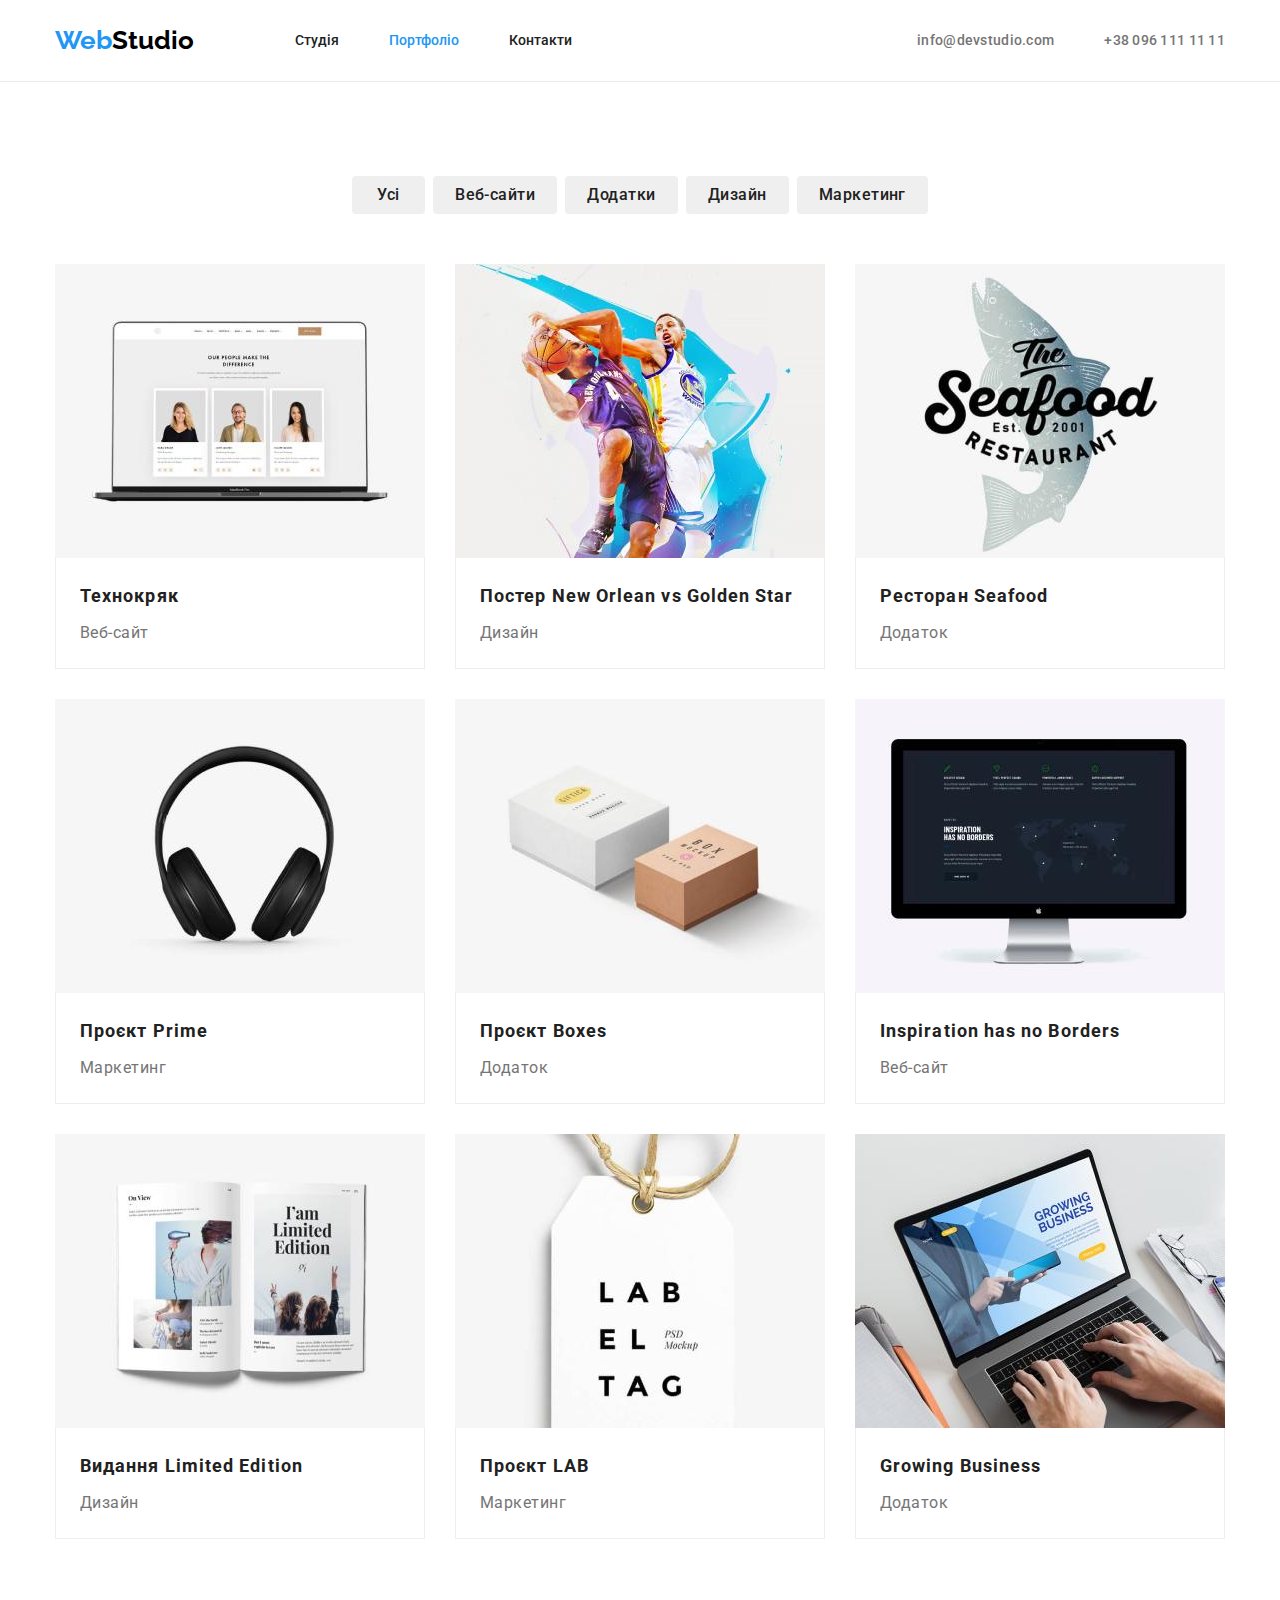
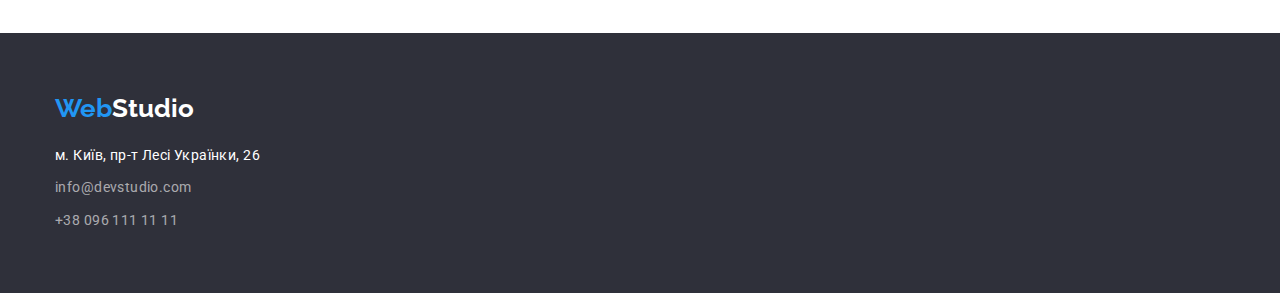
==== portfolio.html @ 97891dbd "Initial commit" ====
<!DOCTYPE html>
<html lang="uk">
  <head>
    <meta charset="UTF-8" />
    <meta http-equiv="X-UA-Compatible" content="IE=edge" />
    <meta name="viewport" content="width=device-width, initial-scale=1.0" />
    <title>Портфоліо</title>
    <link
      href="https://fonts.googleapis.com/css2?family=Raleway:wght@700&family=Roboto:wght@400;500;700;900&display=swap"
      rel="stylesheet"
    />
    <link
      rel="stylesheet"
      href="https://cdnjs.cloudflare.com/ajax/libs/modern-normalize/1.1.0/modern-normalize.min.css"
    />
    <link href="./css/styles.css" rel="stylesheet" />
  </head>
  <body>
    <header class="header">
      <div class="container header-flex">
        <a href="./index.html" class="logo link" lang="en" title="Cтудія">
          <span class="logo-web">Web</span><span>Studio</span>
        </a>
        <nav>
          <ul class="sitenav list">
            <li class="item"><a href="./index.html" class="link">Студія</a></li>
            <li class="item">
              <a href="./portfolio.html" class="current link">Портфоліо</a>
            </li>
            <li class="item"><a href="#cont" class="link">Контакти</a></li>
          </ul>
        </nav>

        <ul class="contacts list">
          <li class="item">
            <a href="mailto:info@devstudio.com" class="link"
              >info@devstudio.com</a
            >
          </li>
          <li class="item">
            <a href="tel:+380961111111" class="link">+38 096 111 11 11</a>
          </li>
        </ul>
      </div>
    </header>
    <main>
      <section class="section filters">
        <div class="container">
        <h1 hidden>Портфоліо</h1>
          <ul class="filter list">
            <li class="item">
              <button class="portfolio-button btn" type="button">Усі</button>
            </li>
            <li class="item">
              <button class="portfolio-button btn" type="button">
                Веб-сайти
              </button>
            </li>
            <li class="item">
              <button class="portfolio-button btn" type="button">
                Додатки
              </button>
            </li>
            <li class="item">
              <button class="portfolio-button btn" type="button">Дизайн</button>
            </li>
            <li class="item">
              <button class="portfolio-button btn" type="button">
                Маркетинг
              </button>
            </li>
          </ul>
          <ul class="portfolio list">
            <li class="item">
              <a href="#" class="link">
                <img
                  src="./images/1-technokriak.jpg"
                  width="370"
                  alt="На екрані ноутбука профайли працівників"
                />
                <div class="portfolio-card">
                  <h2 class="portfolio-post poststyle">Технокряк</h2>
                  <p class="portfolio-text textstyle">Веб-сайт</p>
                </div>
              </a>
            </li>

            <li class="item">
              <a href="#" class="link">
                <img
                  src="./images/2-poster.jpg"
                  width="370"
                  alt="Два баскетболісти з м'ячем"
                />
                <div class="portfolio-card">
                  <h2 class="portfolio-post poststyle">
                    Постер New Orlean vs Golden Star
                  </h2>
                  <p class="portfolio-text textstyle">Дизайн</p>
                </div>
              </a>
            </li>

            <li class="item">
              <a href="#" class="link">
                <img
                  src="./images/3-seafood.jpg"
                  width="370"
                  alt="Логотип ресторану морепродуктів"
                />
                <div class="portfolio-card">
                  <h2 class="portfolio-post poststyle">Ресторан Seafood</h2>
                  <p class="portfolio-text textstyle">Додаток</p>
                </div>
              </a>
            </li>

            <li class="item">
              <a href="#" class="link">
                <img
                  src="./images/4-prime.jpg"
                  width="370"
                  alt="комп'ютрні навушники"
                />
                <div class="portfolio-card">
                  <h2 class="portfolio-post poststyle">Проєкт Prime</h2>
                  <p class="portfolio-text textstyle">Маркетинг</p>
                </div>
              </a>
            </li>

            <li class="item">
              <a href="#" class="link">
                <img
                  src="./images/5-boxes.jpg"
                  width="370"
                  alt="дві картонні коробочки"
                />
                <div class="portfolio-card">
                  <h2 class="portfolio-post poststyle">Проєкт Boxes</h2>
                  <p class="portfolio-text textstyle">Додаток</p>
                </div>
              </a>
            </li>

            <li class="item">
              <a href="#" class="link">
                <img
                  src="./images/6-noborders.jpg"
                  width="370"
                  alt="екран комп'ютера з картою та інтерактивними елементами"
                />
                <div class="portfolio-card">
                  <h2 class="portfolio-post poststyle">
                    Inspiration has no Borders
                  </h2>
                  <p class="portfolio-text textstyle">Веб-сайт</p>
                </div>
              </a>
            </li>

            <li class="item">
              <a href="#" class="link">
                <img
                  src="./images/7-limited.jpg"
                  width="370"
                  alt="розгорнутий глянцевий журнал"
                />
                <div class="portfolio-card">
                  <h2 class="portfolio-post poststyle">
                    Видання Limited Edition
                  </h2>
                  <p class="portfolio-text textstyle">Дизайн</p>
                </div>
              </a>
            </li>

            <li class="item">
              <a href="#" class="link">
                <img
                  src="./images/8-taglab.jpg"
                  width="370"
                  alt="бірка з написом ЛАБ"
                />
                <div class="portfolio-card">
                  <h2 class="portfolio-post poststyle">Проєкт LAB</h2>
                  <p class="portfolio-text textstyle">Маркетинг</p>
                </div>
              </a>
            </li>

            <li class="item">
              <a href="#" class="link">
                <img
                  src="./images/9-grow.jpg"
                  width="370"
                  alt="людина друкую на клавіатурі ноутбуку"
                />
                <div class="portfolio-card">
                  <h2 class="portfolio-post poststyle">Growing Business</h2>
                  <p class="portfolio-text textstyle">Додаток</p>
                </div>
              </a>
            </li>
          </ul>
        </div>
      </section>
    </main>
    <footer class="footer">
      <div class="container footer-content">
        <a href="./index.html" class="logo link" title="Cтудія"
          ><span class="logo-web">Web</span
          ><span class="logo-studio">Studio</span></a
        >
        <address class="contact">
          <ul class="adress list">
            <li class="item">
              <a
                href="https://goo.gl/maps/tANwrw668av1KkJdA"
                target="_blank"
                rel="noopener noreferrer"
                class="link map"
                >м. Київ, пр-т Лесі Українки, 26</a
              >
            </li>
            <li class="item">
              <a href="mailto:info@devstudio.com" class="link"
                >info@devstudio.com</a
              >
            </li>
            <li class="item">
              <a href="tel:+380961111111" class="link">+38 096 111 11 11</a>
            </li>
          </ul>
        </address>
      </div>
    </footer>
  </body>
</html>
---- css/styles.css ----
/* колір логотипу #2196F3 #000000 */
/* основний колір тексту #212121 */
/* додатковий колір тексту #757575 */
/* колір почта та телефон #757575 */
/* колір тексту секції "Hero" #FFFFFF */
/* акцентуючий колір #2196F3 */
/* колір секції адреси color: rgba(255, 255, 255, 0.6); */

:root {
  --main-color: #2196f3;
  --main-text-color: #212121;
  --secondary-text-color: #757575;
  --button-text-color: #ffffff;
  --contacts-color: rgba(255, 255, 255, 0.6);
  --main-font-family: "Roboto", sans-serif;
  --item-grid-gap: 30px;
  --header-items-gap: 50px;
}

* {
  box-sizing: border-box;
}

h1,
h2,
h3,
p,
ul {
  padding: 0;
  margin: 0;
}

body {
  color: #212121;
  background-color: #ffffff;
  font-family: var(--main-font-family);
}

img {
  display: block;
  max-width: 100%;
}

.section {
  padding-top: 94px;
  padding-bottom: 94px;
}

.container {
  display: flex;
  width: 1200px;
  margin-left: auto;
  margin-right: auto;
  padding-left: 15px;
  padding-right: 15px;
}

.item {
  display: block;
}

.btn {
  cursor: pointer;
}

.section-title {
  color: var(--main-text-color);
  font-size: 36px;
  line-height: 1.17;
  letter-spacing: 0.03em;
  margin-bottom: 50px;
  text-align: center;
}

.list {
  list-style: none;
}

.link {
  color: var(--main-text-color);
  text-decoration: none;
}

/* Шапка сайту */
.header {
  border-bottom: 1px solid #ececec;
}

/* Логотип */

.logo {
  color: #000000;
  font-family: "Raleway";
  font-weight: 700;
  font-size: 26px;
  line-height: 1.19;
  padding-top: 25px;
  padding-bottom: 25px;
  display: flex;
}

.logo-web {
  color: #2196f3;
}

/* Навігація сайту */
.sitenav {
  color: var(--main-text-color);
  font-weight: 500;
  font-size: 14px;
  display: flex;
  margin-right: 194px;
}

.sitenav .link:hover,
.sitenav .link:focus {
  color: var(--main-color);
}

.current {
  color: var(--main-color);
}

.sitenav .link {
  padding-top: 25px;
  padding-bottom: 25px;
}

.sitenav > .item:not(:last-child) {
  margin-right: 50px;
}

.header-flex {
  align-items: center;
  justify-content: space-between;
}

.contacts {
  display: flex;
}

.contacts > .item {
  margin-left: 50px;
}

/* Футер */
.footer {
  background-color: #2f303a;
  padding-top: 60px;
  padding-bottom: 60px;
}

.footer-content {
  display: flex;
  flex-direction: column;
}

.footer-content > .logo {
  margin-top: 0;
  margin-bottom: 20px;
  padding-top: 0px;
  padding-bottom: 0px;
}

.logo {
  color: #000000;
  font-family: "Raleway";
  font-weight: 700;
  font-size: 26px;
  line-height: 1.19;
  padding-top: 25px;
  padding-bottom: 25px;
  display: flex;
}

.adress {
  display: flex;
  flex-direction: column;
}

.adress > .item:not(:last-child) {
  margin-bottom: 9px;
}

/* Контакти */
.contacts .link {
  color: var(--secondary-text-color);
  font-weight: 500;
  font-size: 14px;
  line-height: 1.14;
  letter-spacing: 0.02em;
}
.contacts .link:hover,
.contacts .link:focus {
  color: var(--main-color);
}

/* Секція "Hero" */
.hero {
  background-color: #2f303a;
  text-align: center;
  padding-top: 200px;
  padding-bottom: 200px;
}

.hero .container {
  flex-direction: column;
  justify-content: center;
  align-items: center;
}

.hero-post {
  color: var(--button-text-color);
  font-weight: 900;
  font-size: 44px;
  line-height: 1.36;
  letter-spacing: 0.06em;
  text-transform: uppercase;
  margin-bottom: 30px;
}

.hero-button {
  color: var(--button-text-color);
  background-color: var(--main-color);
  font-family: inherit;
  font-weight: 700;
  font-size: 16px;
  line-height: 1.87;
  letter-spacing: 0.06em;
  padding: 0;
  margin: 0;

  min-width: 216px;
  height: 50px;
  border-radius: 4px;
  border: 0px;
  box-shadow: 0px 4px 4px rgba(0, 0, 0, 0.15);
}

.hero-button:hover,
.hero-button:focus {
  background-color: #188ce8;
}

/* Секція особливості */
.specialty-post {
  font-size: 14px;
  line-height: 1.14;
  letter-spacing: 0.03em;
  text-transform: uppercase;
  margin-bottom: 10px;
}
.specialty-text {
  color: var(--secondary-text-color);
  font-size: 14px;
  line-height: 1.71;
  letter-spacing: 0.03em;
}

.specialty-list {
  display: flex;
  margin-top: calc(-1 * var(--item-grid-gap));
  margin-left: calc(-1 * var(--item-grid-gap));
}

.specialty-list > .item {
  flex-basis: calc(100% / 4 - var(--item-grid-gap));
  margin-top: var(--item-grid-gap);
  margin-left: var(--item-grid-gap);
}

/* Секція послуги */

.services {
  padding-top: 0;
}

.services > .container {
  flex-direction: column;
}

.service-list {
  margin-top: calc(-1 * var(--item-grid-gap));
  margin-left: calc(-1 * var(--item-grid-gap));
  display: inline-flex;
}

.service-list > .item {
  /* width: max-content; */
  width: 370px;
  flex-basis: calc(100% / 3 - var(--item-grid-gap));
  margin-top: var(--item-grid-gap);
  margin-left: var(--item-grid-gap);
}

/* Секція наша команда */
.our-team {
  background-color: #f5f4fa;
}

.our-team > .container {
  flex-direction: column;
}

.team-post {
  color: var(--main-text-color);
  font-weight: 500;
  font-size: 16px;
  line-height: 1.19;
  letter-spacing: 0.03em;
  margin-bottom: 10px;
}

.team-text {
  color: var(--secondary-text-color);
  font-size: 16px;
  line-height: 1.19;
  letter-spacing: 0.03em;
}

.team-list {
  margin-top: calc(-1 * var(--item-grid-gap));
  margin-left: calc(-1 * var(--item-grid-gap));
  display: flex;
}

.team-card {
  background-color: #ffffff;
  padding-top: 30px;
  padding-bottom: 30px;
  border-bottom-left-radius: 4px;
  border-bottom-right-radius: 4px;
}

.team-list > .item {
  text-align: center;
  flex-basis: calc(100% / 3 - var(--item-grid-gap));
  margin-top: var(--item-grid-gap);
  margin-left: var(--item-grid-gap);
  box-shadow: 0px 1px 3px rgba(0, 0, 0, 0.12), 0px 1px 1px rgba(0, 0, 0, 0.14),
    0px 2px 1px rgba(0, 0, 0, 0.2);
}

/* Футер сторінки */
.contact {
  font-style: normal;
  text-decoration: none;
}
.logo-studio {
  color: #ffffff;
}
.adress .link {
  color: var(--contacts-color);
  font-weight: 400;
  font-size: 14px;
  line-height: 1.71;
  letter-spacing: 0.03em;
}

.adress .map {
  color: var(--button-text-color);
}

/* Сторінка портфоліо 
    Фільтри */
.filter {
  display: flex;
  align-items: center;
  justify-content: center;
  margin-bottom: 50px;
}

.filter .portfolio-button {
  color: var(--main-text-color);
  font-family: inherit;
  font-weight: 500;
  font-size: 16px;
  line-height: 1.62;
  letter-spacing: 0.03em;
  min-width: 73px;
  height: 38px;
  border-radius: 4px;
  border: 0px;
  padding: 6px 22px;
}

.filter > .item {
  display: block;
}

.filter > .item:not(:last-child) {
  margin-right: 8px;
}

.filter .portfolio-button:hover,
.filter .portfolio-button:focus {
  color: var(--button-text-color);
  background-color: var(--main-color);
}

/* Галерея портфоліо */
.filters > .container {
  flex-direction: column;
}

.portfolio {
  display: flex;
  flex-wrap: wrap;
  margin-top: calc(-1 * var(--item-grid-gap));
  margin-left: calc(-1 * var(--item-grid-gap));
}

.portfolio > .item {
  flex-basis: calc(100% / 3 - var(--item-grid-gap));
  margin-top: var(--item-grid-gap);
  margin-left: var(--item-grid-gap);
}

.portfolio-post {
  color: var(--main-text-color);
  font-size: 18px;
  line-height: 2;
  letter-spacing: 0.06em;
  margin-bottom: 4px;
}

.portfolio-text {
  color: var(--secondary-text-color);
  font-size: 16px;
  line-height: 1.87;
  letter-spacing: 0.03em;
}

.portfolio-card {
  background-color: #ffffff;
  border: 1px solid #eeeeee;
  border-top: 0px;
  padding-left: 24px;
  padding-right: 24px;
  padding-top: 20px;
  padding-bottom: 20px;
}
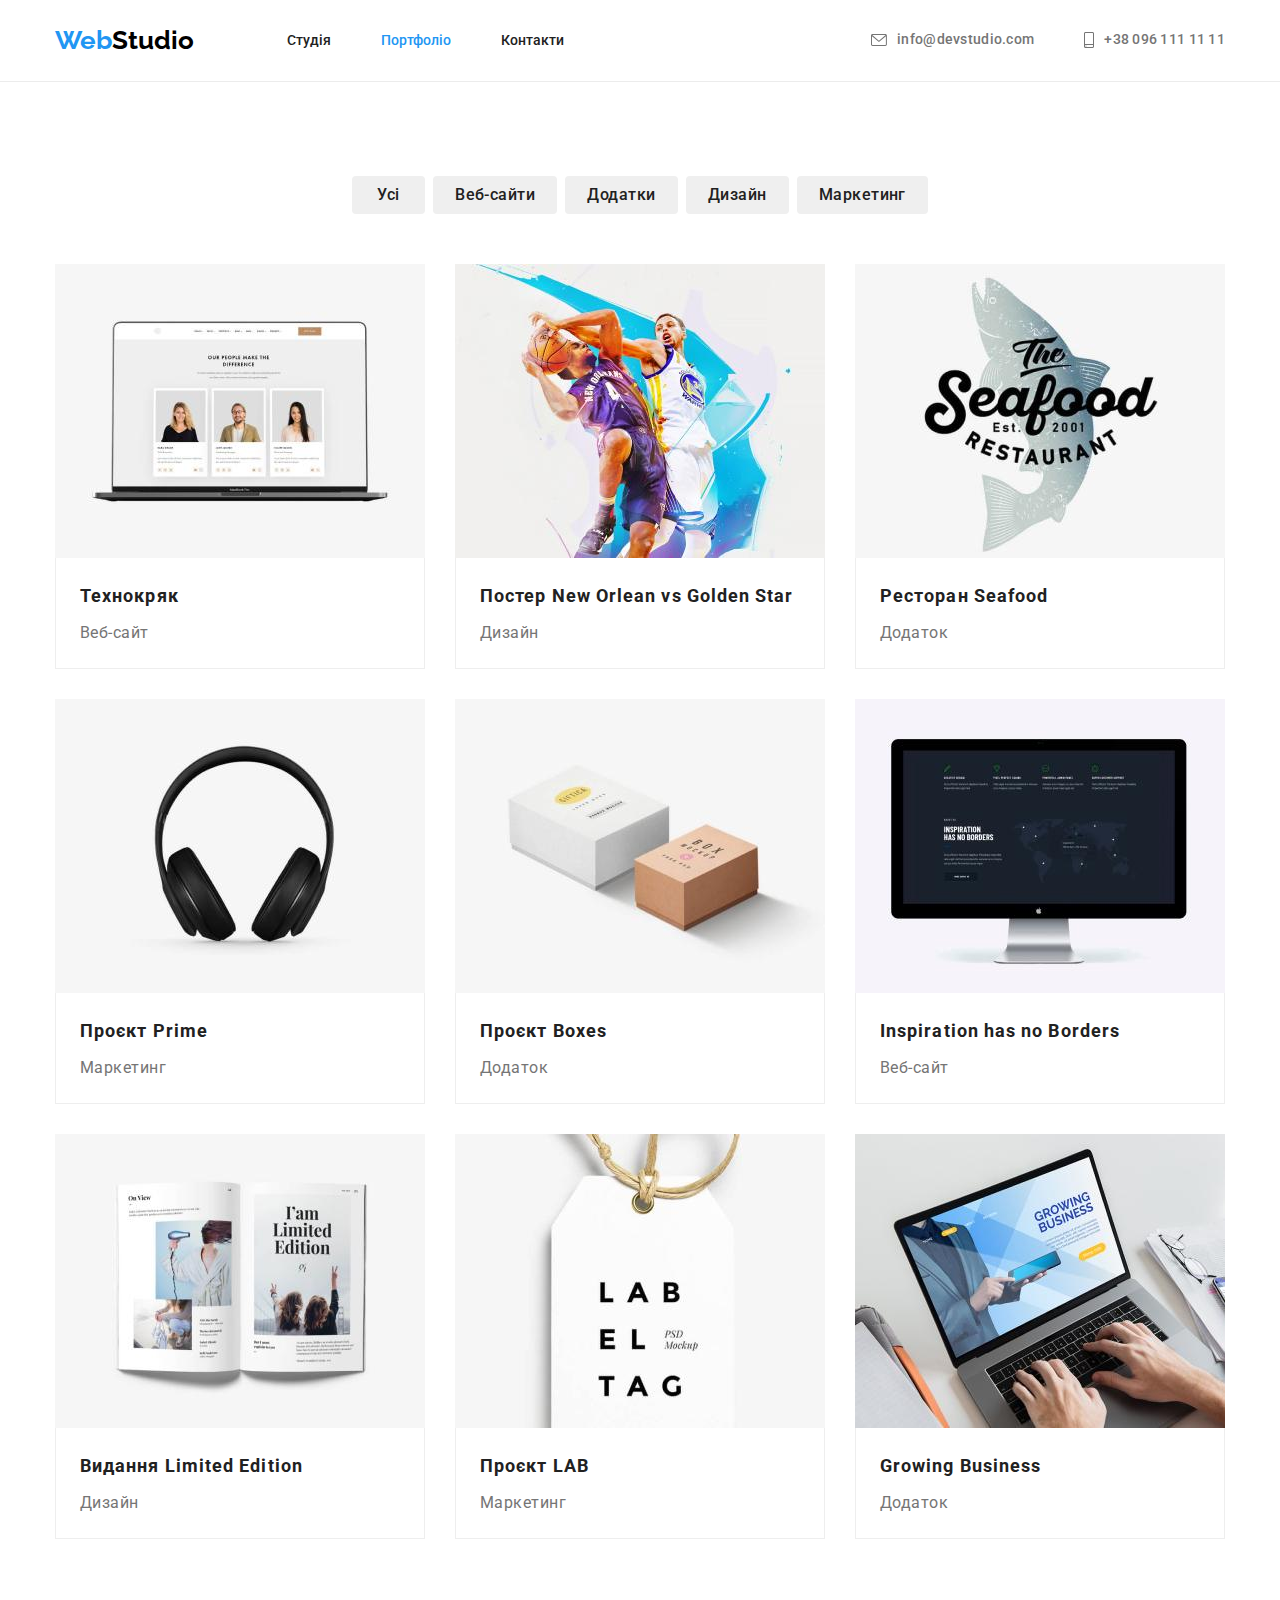
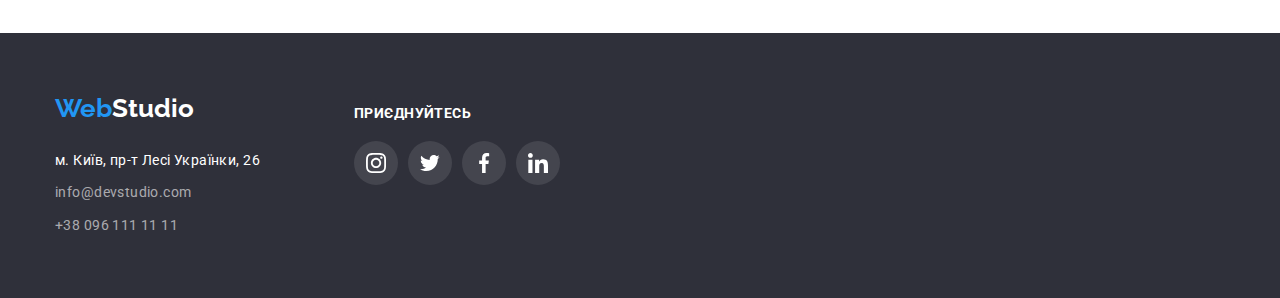
==== commit 41a03924: "All tasks are completed" ====
--- a/portfolio.html
+++ b/portfolio.html
@@ -33,12 +33,20 @@
 
         <ul class="contacts list">
           <li class="item">
-            <a href="mailto:info@devstudio.com" class="link"
-              >info@devstudio.com</a
+            <a href="mailto:info@devstudio.com" class="header-cont link">
+              <svg class="icon-envelope" width="16" height="12">
+                <use href="./images/icons.svg#icon-envelope"></use>
+              </svg>
+              info@devstudio.com</a
             >
           </li>
           <li class="item">
-            <a href="tel:+380961111111" class="link">+38 096 111 11 11</a>
+            <a href="tel:+380961111111" class="header-cont link">
+              <svg class="icon-smartphone" width="10" height="16">
+                <use href="./images/icons.svg#icon-smartphone"></use>
+              </svg>
+              +38 096 111 11 11</a
+            >
           </li>
         </ul>
       </div>
@@ -46,7 +54,7 @@
     <main>
       <section class="section filters">
         <div class="container">
-        <h1 hidden>Портфоліо</h1>
+          <h1 hidden>Портфоліо</h1>
           <ul class="filter list">
             <li class="item">
               <button class="portfolio-button btn" type="button">Усі</button>
@@ -71,7 +79,7 @@
             </li>
           </ul>
           <ul class="portfolio list">
-            <li class="item">
+            <li class="portfolio-card-item item">
               <a href="#" class="link">
                 <img
                   src="./images/1-technokriak.jpg"
@@ -85,7 +93,7 @@
               </a>
             </li>
 
-            <li class="item">
+            <li class="portfolio-card-item item">
               <a href="#" class="link">
                 <img
                   src="./images/2-poster.jpg"
@@ -101,7 +109,7 @@
               </a>
             </li>
 
-            <li class="item">
+            <li class="portfolio-card-item item">
               <a href="#" class="link">
                 <img
                   src="./images/3-seafood.jpg"
@@ -115,7 +123,7 @@
               </a>
             </li>
 
-            <li class="item">
+            <li class="portfolio-card-item item">
               <a href="#" class="link">
                 <img
                   src="./images/4-prime.jpg"
@@ -129,7 +137,7 @@
               </a>
             </li>
 
-            <li class="item">
+            <li class="portfolio-card-item item">
               <a href="#" class="link">
                 <img
                   src="./images/5-boxes.jpg"
@@ -143,7 +151,7 @@
               </a>
             </li>
 
-            <li class="item">
+            <li class="portfolio-card-item item">
               <a href="#" class="link">
                 <img
                   src="./images/6-noborders.jpg"
@@ -159,7 +167,7 @@
               </a>
             </li>
 
-            <li class="item">
+            <li class="portfolio-card-item item">
               <a href="#" class="link">
                 <img
                   src="./images/7-limited.jpg"
@@ -175,7 +183,7 @@
               </a>
             </li>
 
-            <li class="item">
+            <li class="portfolio-card-item item">
               <a href="#" class="link">
                 <img
                   src="./images/8-taglab.jpg"
@@ -189,7 +197,7 @@
               </a>
             </li>
 
-            <li class="item">
+            <li class="portfolio-card-item item">
               <a href="#" class="link">
                 <img
                   src="./images/9-grow.jpg"
@@ -208,31 +216,66 @@
     </main>
     <footer class="footer">
       <div class="container footer-content">
-        <a href="./index.html" class="logo link" title="Cтудія"
-          ><span class="logo-web">Web</span
-          ><span class="logo-studio">Studio</span></a
-        >
-        <address class="contact">
-          <ul class="adress list">
-            <li class="item">
-              <a
-                href="https://goo.gl/maps/tANwrw668av1KkJdA"
-                target="_blank"
-                rel="noopener noreferrer"
-                class="link map"
-                >м. Київ, пр-т Лесі Українки, 26</a
-              >
-            </li>
-            <li class="item">
-              <a href="mailto:info@devstudio.com" class="link"
-                >info@devstudio.com</a
-              >
-            </li>
-            <li class="item">
-              <a href="tel:+380961111111" class="link">+38 096 111 11 11</a>
-            </li>
-          </ul>
-        </address>
+        <div class="adress-wrapper">
+          <a href="./index.html" class="logo link" title="Cтудія"
+            ><span class="logo-web">Web</span
+            ><span class="logo-studio">Studio</span></a
+          >
+          <address class="contact">
+            <ul class="adress list">
+              <li class="item">
+                <a
+                  href="https://goo.gl/maps/tANwrw668av1KkJdA"
+                  target="_blank"
+                  rel="noopener noreferrer"
+                  class="link map"
+                  >м. Київ, пр-т Лесі Українки, 26</a
+                >
+              </li>
+              <li class="item">
+                <a href="mailto:info@devstudio.com" class="link"
+                  >info@devstudio.com</a
+                >
+              </li>
+              <li class="item">
+                <a href="tel:+380961111111" class="link">+38 096 111 11 11</a>
+              </li>
+            </ul>
+          </address>
+        </div>
+        <div class="footer-soc-wrapper">
+          <h2 class="footer-connect title">приєднуйтесь</h2>
+          <ul class="footer-soc-list list">
+            <li class="team-link-item item">
+              <a href="#" class="link footer-soc-link">
+                <svg class="footer-soc-icon icon" width="44" height="44">
+                  <use href="./images/icons.svg#icon-instagram"></use>
+                </svg>
+              </a>
+            </li>
+            <li class="team-link-item item">
+              <a href="#" class="link footer-soc-link">
+                <svg class="footer-soc-icon icon" width="44" height="44">
+                  <use href="./images/icons.svg#icon-twitter"></use>
+                </svg>
+              </a>
+            </li>
+            <li class="team-link-item item">
+              <a href="#" class="link footer-soc-link">
+                <svg class="footer-soc-icon icon" width="44" height="44">
+                  <use href="./images/icons.svg#icon-facebook"></use>
+                </svg>
+              </a>
+            </li>
+            <li class="team-link-item item">
+              <a href="#" class="link footer-soc-link">
+                <svg class="footer-soc-icon icon" width="44" height="44">
+                  <use href="./images/icons.svg#icon-linkedin"></use>
+                </svg>
+              </a>
+            </li>
+          </ul>
+        </div>
       </div>
     </footer>
   </body>
--- a/css/styles.css
+++ b/css/styles.css
@@ -5,6 +5,7 @@
 /* колір тексту секції "Hero" #FFFFFF */
 /* акцентуючий колір #2196F3 */
 /* колір секції адреси color: rgba(255, 255, 255, 0.6); */
+/* колір іконок: #AFB1B8 */
 
 :root {
   --main-color: #2196f3;
@@ -15,6 +16,7 @@
   --main-font-family: "Roboto", sans-serif;
   --item-grid-gap: 30px;
   --header-items-gap: 50px;
+  --svg-main-color: #afb1b8;
 }
 
 * {
@@ -96,7 +98,6 @@
   line-height: 1.19;
   padding-top: 25px;
   padding-bottom: 25px;
-  display: flex;
 }
 
 .logo-web {
@@ -104,12 +105,17 @@
 }
 
 /* Навігація сайту */
+.header .container {
+  align-items: center;
+}
+
 .sitenav {
   color: var(--main-text-color);
   font-weight: 500;
   font-size: 14px;
   display: flex;
-  margin-right: 194px;
+  margin-left: 93px;
+  gap: 50px;
 }
 
 .sitenav .link:hover,
@@ -126,21 +132,46 @@
   padding-bottom: 25px;
 }
 
-.sitenav > .item:not(:last-child) {
-  margin-right: 50px;
-}
-
-.header-flex {
-  align-items: center;
-  justify-content: space-between;
-}
-
 .contacts {
   display: flex;
-}
-
-.contacts > .item {
-  margin-left: 50px;
+  align-items: center;
+  margin-left: auto;
+  gap: 50px;
+}
+
+.contacts .item {
+  display: flex;
+}
+
+.icon-envelope {
+  margin-right: 10px;
+  fill: #757575;
+}
+
+.icon-smartphone {
+  margin-right: 10px;
+  fill: #757575;
+}
+
+.icon-smartphone:hover,
+.icon-smartphone:focus {
+  fill: var(--main-color);
+}
+
+.icon-envelope:hover,
+.icon-envelope:focus {
+  fill: var(--main-color);
+}
+
+.header-cont {
+  display: flex;
+  align-items: center;
+}
+
+.header-cont:hover,
+.header-cont:focus {
+  fill: currentColor;
+  color: var(--main-color);
 }
 
 /* Футер */
@@ -151,7 +182,6 @@
 }
 
 .footer-content {
-  display: flex;
   flex-direction: column;
 }
 
@@ -197,10 +227,20 @@
 
 /* Секція "Hero" */
 .hero {
-  background-color: #2f303a;
+  background-color: #c4c4c4;
+  background-image: linear-gradient(
+      to right,
+      rgba(47, 48, 58, 0.4),
+      rgba(47, 48, 58, 0.4)
+    ),
+    url(../images/herobg.jpg);
+  background-size: cover;
+  background-position: center;
+  background-repeat: no-repeat;
   text-align: center;
   padding-top: 200px;
   padding-bottom: 200px;
+  display: block;
 }
 
 .hero .container {
@@ -259,14 +299,21 @@
 
 .specialty-list {
   display: flex;
-  margin-top: calc(-1 * var(--item-grid-gap));
-  margin-left: calc(-1 * var(--item-grid-gap));
-}
-
-.specialty-list > .item {
-  flex-basis: calc(100% / 4 - var(--item-grid-gap));
-  margin-top: var(--item-grid-gap);
-  margin-left: var(--item-grid-gap);
+  gap: 30px;
+  align-items: center;
+}
+
+.icon-wrapper {
+  display: flex;
+  flex-direction: column;
+  align-items: center;
+}
+
+.specialty-icon {
+  margin-top: 50px;
+  margin-bottom: 50px;
+  background-repeat: no-repeat;
+  display: flex;
 }
 
 /* Секція послуги */
@@ -316,11 +363,11 @@
   font-size: 16px;
   line-height: 1.19;
   letter-spacing: 0.03em;
+  margin-bottom: 16px;
 }
 
 .team-list {
-  margin-top: calc(-1 * var(--item-grid-gap));
-  margin-left: calc(-1 * var(--item-grid-gap));
+  gap: 30px;
   display: flex;
 }
 
@@ -328,20 +375,110 @@
   background-color: #ffffff;
   padding-top: 30px;
   padding-bottom: 30px;
-  border-bottom-left-radius: 4px;
-  border-bottom-right-radius: 4px;
 }
 
 .team-list > .item {
   text-align: center;
-  flex-basis: calc(100% / 3 - var(--item-grid-gap));
-  margin-top: var(--item-grid-gap);
-  margin-left: var(--item-grid-gap);
+  border-radius: 0px 0px 4px 4px;
   box-shadow: 0px 1px 3px rgba(0, 0, 0, 0.12), 0px 1px 1px rgba(0, 0, 0, 0.14),
     0px 2px 1px rgba(0, 0, 0, 0.2);
 }
 
+.team-card-soc-list {
+  display: flex;
+  gap: 10px;
+  padding: 0;
+  margin: 0;
+  justify-content: center;
+  align-items: center;
+}
+
+.team-card-soc {
+  display: flex;
+  gap: 10px;
+}
+
+.soc-icon {
+  display: block;
+  padding: 12px;
+  fill: var(--svg-main-color);
+}
+
+.soc-link {
+  display: block;
+  width: 44px;
+  height: 44px;
+  /* padding: 12px; */
+  border-radius: 50%;
+  background-color: #ffffff;
+}
+
+.soc-link:hover,
+.soc-link:focus {
+  fill: var(--button-text-color);
+  background-color: var(--main-color);
+}
+
+.soc-icon:hover,
+.soc-icon:focus {
+  fill: #ffffff;
+}
+
+/* Постійні клієнти */
+
+.clients .container {
+  flex-direction: column;
+}
+
+.clients-list {
+  display: flex;
+  gap: 30px;
+  justify-content: center;
+}
+
+.clients-list-item {
+  width: 170px;
+  height: 92px;
+  background-color: #ffffff;
+  /* padding: 16px 32px; */
+  border: 1px solid var(--svg-main-color);
+  border-radius: 5px;
+}
+
+.clients-list-item:hover,
+.clients-list-item:focus {
+  border: 1px solid var(--main-color);
+}
+
+.client-link {
+  display: block;
+  text-align: center;
+}
+
+.client-icon {
+  display: block;
+  width: 170px;
+  height: 92px;
+  padding: 16px 32px;
+  fill: var(--svg-main-color);
+}
+
+.client-icon:hover,
+.client-icon:focus {
+  fill: var(--main-color);
+}
+
 /* Футер сторінки */
+.footer-content {
+  display: flex;
+  flex-direction: row;
+  gap: 94px;
+}
+
+.adress-wrapper > .logo {
+  padding-top: 0;
+}
+
 .contact {
   font-style: normal;
   text-decoration: none;
@@ -359,6 +496,56 @@
 
 .adress .map {
   color: var(--button-text-color);
+}
+
+.footer-soc-wrapper {
+  display: flex;
+  text-align: start;
+  flex-direction: column;
+  margin-top: 12px;
+}
+
+.footer-connect {
+  font-size: 14px;
+  line-height: 16px;
+  letter-spacing: 0.03em;
+  text-transform: uppercase;
+  color: #ffffff;
+  margin-bottom: 20px;
+}
+
+.footer-soc-list {
+  display: flex;
+  gap: 10px;
+  padding: 0;
+  margin: 0;
+  justify-content: center;
+  align-items: center;
+}
+
+.footer-soc-link {
+  display: block;
+  width: 44px;
+  height: 44px;
+  /* padding: 12px; */
+  border-radius: 50%;
+  background-color: rgba(255, 255, 255, 0.1);
+}
+
+.footer-soc-icon {
+  display: block;
+  padding: 12px;
+  fill: #ffffff;
+}
+
+.footer-soc-link:hover,
+.footer-soc-link:focus {
+  background-color: var(--main-color);
+}
+
+.footer-soc-icon:hover,
+.footer-soc-icon:focus {
+  fill: #ffffff;
 }
 
 /* Сторінка портфоліо 
@@ -396,6 +583,9 @@
 .filter .portfolio-button:focus {
   color: var(--button-text-color);
   background-color: var(--main-color);
+  box-shadow: 0px 3px 1px rgba(0, 0, 0, 0.1), 0px 1px 2px rgba(0, 0, 0, 0.08),
+    0px 2px 2px rgba(0, 0, 0, 0.12);
+  border-radius: 4px;
 }
 
 /* Галерея портфоліо */
@@ -414,6 +604,12 @@
   flex-basis: calc(100% / 3 - var(--item-grid-gap));
   margin-top: var(--item-grid-gap);
   margin-left: var(--item-grid-gap);
+}
+
+.portfolio-card-item:hover,
+.portfolio-card-item:focus {
+  box-shadow: 0px 1px 1px rgba(0, 0, 0, 0.12), 0px 4px 4px rgba(0, 0, 0, 0.06),
+    1px 4px 6px rgba(0, 0, 0, 0.16);
 }
 
 .portfolio-post {
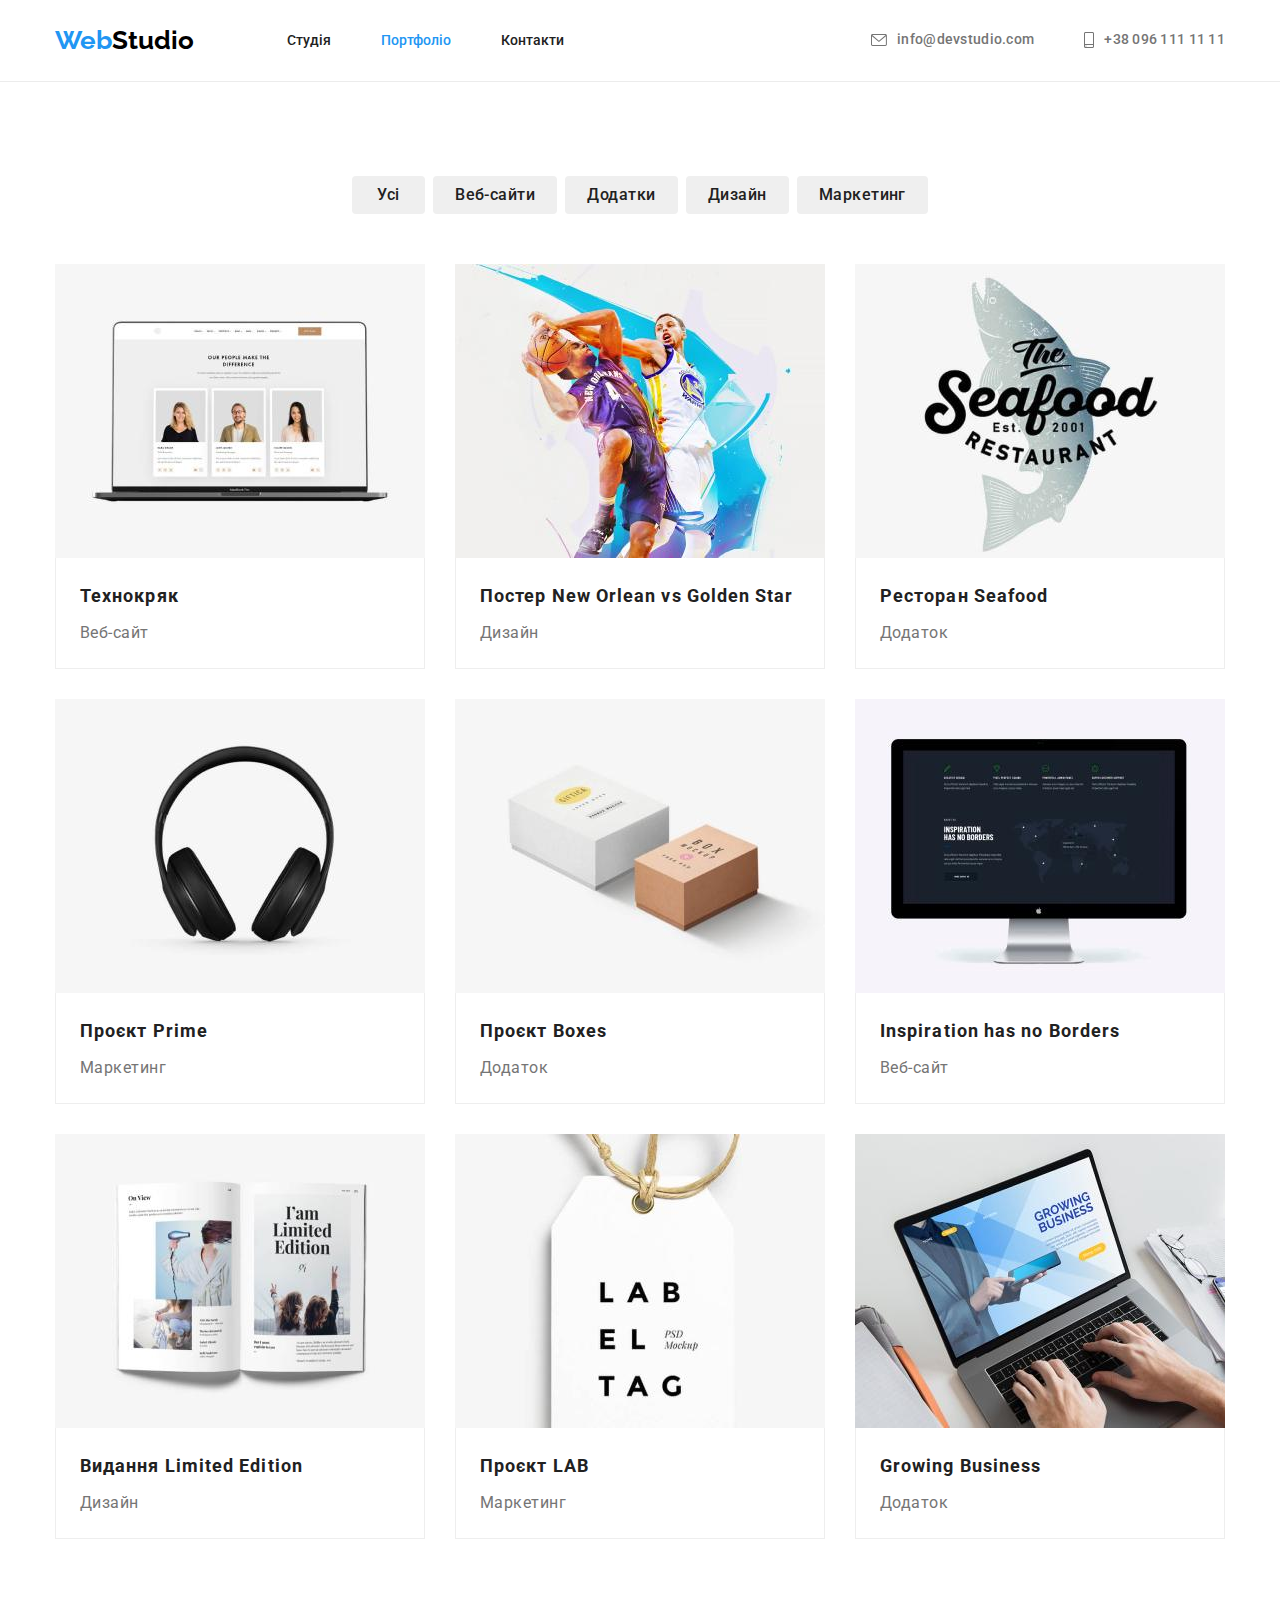
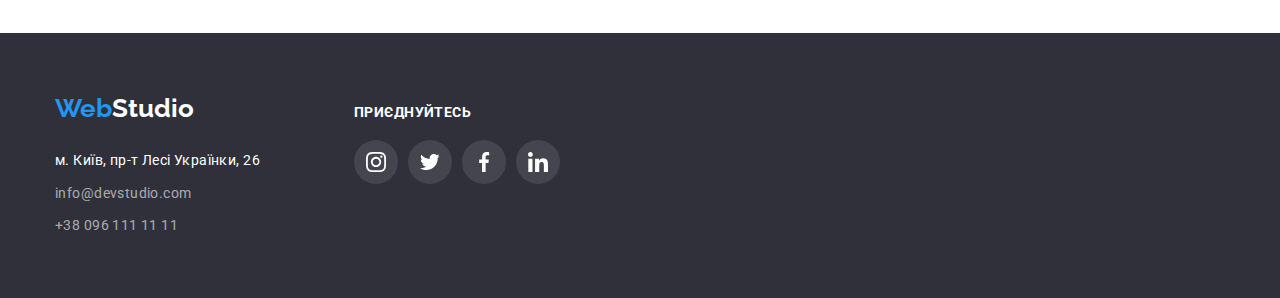
==== commit 46d10cc7: "Fixed issues v1" ====
--- a/portfolio.html
+++ b/portfolio.html
@@ -54,7 +54,7 @@
     <main>
       <section class="section filters">
         <div class="container">
-          <h1 hidden>Портфоліо</h1>
+          <h1 class="section-title hide">Портфоліо</h1>
           <ul class="filter list">
             <li class="item">
               <button class="portfolio-button btn" type="button">Усі</button>
@@ -80,10 +80,10 @@
           </ul>
           <ul class="portfolio list">
             <li class="portfolio-card-item item">
-              <a href="#" class="link">
+              <a href="#" class="portfolio-link link">
                 <img
                   src="./images/1-technokriak.jpg"
-                  width="370"
+                  width="100%"
                   alt="На екрані ноутбука профайли працівників"
                 />
                 <div class="portfolio-card">
@@ -94,10 +94,10 @@
             </li>
 
             <li class="portfolio-card-item item">
-              <a href="#" class="link">
+              <a href="#" class="portfolio-link link">
                 <img
                   src="./images/2-poster.jpg"
-                  width="370"
+                  width="100%"
                   alt="Два баскетболісти з м'ячем"
                 />
                 <div class="portfolio-card">
@@ -110,10 +110,10 @@
             </li>
 
             <li class="portfolio-card-item item">
-              <a href="#" class="link">
+              <a href="#" class="portfolio-link link">
                 <img
                   src="./images/3-seafood.jpg"
-                  width="370"
+                  width="100%"
                   alt="Логотип ресторану морепродуктів"
                 />
                 <div class="portfolio-card">
@@ -124,10 +124,10 @@
             </li>
 
             <li class="portfolio-card-item item">
-              <a href="#" class="link">
+              <a href="#" class="portfolio-link link">
                 <img
                   src="./images/4-prime.jpg"
-                  width="370"
+                  width="100%"
                   alt="комп'ютрні навушники"
                 />
                 <div class="portfolio-card">
@@ -138,10 +138,10 @@
             </li>
 
             <li class="portfolio-card-item item">
-              <a href="#" class="link">
+              <a href="#" class="portfolio-link link">
                 <img
                   src="./images/5-boxes.jpg"
-                  width="370"
+                  width="100%"
                   alt="дві картонні коробочки"
                 />
                 <div class="portfolio-card">
@@ -152,10 +152,10 @@
             </li>
 
             <li class="portfolio-card-item item">
-              <a href="#" class="link">
+              <a href="#" class="portfolio-link link">
                 <img
                   src="./images/6-noborders.jpg"
-                  width="370"
+                  width="100%"
                   alt="екран комп'ютера з картою та інтерактивними елементами"
                 />
                 <div class="portfolio-card">
@@ -168,10 +168,10 @@
             </li>
 
             <li class="portfolio-card-item item">
-              <a href="#" class="link">
+              <a href="#" class="portfolio-link link">
                 <img
                   src="./images/7-limited.jpg"
-                  width="370"
+                  width="100%"
                   alt="розгорнутий глянцевий журнал"
                 />
                 <div class="portfolio-card">
@@ -184,10 +184,10 @@
             </li>
 
             <li class="portfolio-card-item item">
-              <a href="#" class="link">
+              <a href="#" class="portfolio-link link">
                 <img
                   src="./images/8-taglab.jpg"
-                  width="370"
+                  width="100%"
                   alt="бірка з написом ЛАБ"
                 />
                 <div class="portfolio-card">
@@ -198,10 +198,10 @@
             </li>
 
             <li class="portfolio-card-item item">
-              <a href="#" class="link">
+              <a href="#" class="portfolio-link link">
                 <img
                   src="./images/9-grow.jpg"
-                  width="370"
+                  width="100%"
                   alt="людина друкую на клавіатурі ноутбуку"
                 />
                 <div class="portfolio-card">
@@ -246,30 +246,30 @@
         <div class="footer-soc-wrapper">
           <h2 class="footer-connect title">приєднуйтесь</h2>
           <ul class="footer-soc-list list">
+            <li class="footer-soc-item item">
+              <a href="#" class="link footer-soc-link">
+                <svg class="footer-soc-icon icon" width="20" height="20">
+                  <use href="./images/icons.svg#icon-instagram"></use>
+                </svg>
+              </a>
+            </li>
             <li class="team-link-item item">
               <a href="#" class="link footer-soc-link">
-                <svg class="footer-soc-icon icon" width="44" height="44">
-                  <use href="./images/icons.svg#icon-instagram"></use>
+                <svg class="footer-soc-icon icon" width="20" height="20">
+                  <use href="./images/icons.svg#icon-twitter"></use>
                 </svg>
               </a>
             </li>
             <li class="team-link-item item">
               <a href="#" class="link footer-soc-link">
-                <svg class="footer-soc-icon icon" width="44" height="44">
-                  <use href="./images/icons.svg#icon-twitter"></use>
+                <svg class="footer-soc-icon icon" width="20" height="20">
+                  <use href="./images/icons.svg#icon-facebook"></use>
                 </svg>
               </a>
             </li>
             <li class="team-link-item item">
               <a href="#" class="link footer-soc-link">
-                <svg class="footer-soc-icon icon" width="44" height="44">
-                  <use href="./images/icons.svg#icon-facebook"></use>
-                </svg>
-              </a>
-            </li>
-            <li class="team-link-item item">
-              <a href="#" class="link footer-soc-link">
-                <svg class="footer-soc-icon icon" width="44" height="44">
+                <svg class="footer-soc-icon icon" width="20" height="20">
                   <use href="./images/icons.svg#icon-linkedin"></use>
                 </svg>
               </a>
--- a/css/styles.css
+++ b/css/styles.css
@@ -43,6 +43,20 @@
   max-width: 100%;
 }
 
+.hide {
+  border: 0;
+  clip: rect(1px, 1px, 1px, 1px);
+  -webkit-clip-path: inset(50%);
+  clip-path: inset(50%);
+  height: 1px;
+  margin: -1px;
+  overflow: hidden;
+  padding: 0;
+  position: absolute;
+  width: 1px;
+  word-wrap: normal !important;
+}
+
 .section {
   padding-top: 94px;
   padding-bottom: 94px;
@@ -140,27 +154,23 @@
 }
 
 .contacts .item {
-  display: flex;
+  display: block;
+}
+
+.contacts .item:hover,
+.contacts .item:focus {
+  fill: var(--main-color);
+  color: var(--main-color);
 }
 
 .icon-envelope {
   margin-right: 10px;
-  fill: #757575;
+  fill: currentColor;
 }
 
 .icon-smartphone {
   margin-right: 10px;
-  fill: #757575;
-}
-
-.icon-smartphone:hover,
-.icon-smartphone:focus {
-  fill: var(--main-color);
-}
-
-.icon-envelope:hover,
-.icon-envelope:focus {
-  fill: var(--main-color);
+  fill: currentColor;
 }
 
 .header-cont {
@@ -170,7 +180,6 @@
 
 .header-cont:hover,
 .header-cont:focus {
-  fill: currentColor;
   color: var(--main-color);
 }
 
@@ -283,6 +292,10 @@
 }
 
 /* Секція особливості */
+.specialty-wrap {
+  justify-content: baseline;
+}
+
 .specialty-post {
   font-size: 14px;
   line-height: 1.14;
@@ -300,20 +313,24 @@
 .specialty-list {
   display: flex;
   gap: 30px;
-  align-items: center;
-}
-
+  align-items: baseline;
+}
+.specialty-item {
+  display: block;
+}
 .icon-wrapper {
   display: flex;
-  flex-direction: column;
-  align-items: center;
+  width: 270px;
+  height: 120px;
+  margin-bottom: 30px;
+  background-color: #F5F4FA;
+  flex-direction: column;
+  align-items: center;
+  justify-content: center;
 }
 
 .specialty-icon {
-  margin-top: 50px;
-  margin-bottom: 50px;
   background-repeat: no-repeat;
-  display: flex;
 }
 
 /* Секція послуги */
@@ -371,6 +388,14 @@
   display: flex;
 }
 
+.team-link-item {
+  width: 44px;
+  height: 44px;
+  display: flex;
+  align-items: center;
+  justify-content: center;
+}
+
 .team-card {
   background-color: #ffffff;
   padding-top: 30px;
@@ -387,10 +412,7 @@
 .team-card-soc-list {
   display: flex;
   gap: 10px;
-  padding: 0;
-  margin: 0;
-  justify-content: center;
-  align-items: center;
+  justify-content: center;
 }
 
 .team-card-soc {
@@ -399,18 +421,18 @@
 }
 
 .soc-icon {
-  display: block;
-  padding: 12px;
+  display: flex;
   fill: var(--svg-main-color);
 }
 
 .soc-link {
-  display: block;
-  width: 44px;
-  height: 44px;
-  /* padding: 12px; */
+  display: flex;
+  width: 100%;
+  height: 100%;
   border-radius: 50%;
   background-color: #ffffff;
+  justify-content: center;
+  align-items: center;
 }
 
 .soc-link:hover,
@@ -419,8 +441,8 @@
   background-color: var(--main-color);
 }
 
-.soc-icon:hover,
-.soc-icon:focus {
+.soc-link:hover .soc-icon,
+.soc-link:focus .soc-icon {
   fill: #ffffff;
 }
 
@@ -445,34 +467,38 @@
   border-radius: 5px;
 }
 
-.clients-list-item:hover,
-.clients-list-item:focus {
+.client-link {
+  width: 100%;
+  height: 100%;
+  display: flex;
+  align-items: center;
+  justify-content: center;
+}
+
+.client-link:hover,
+.client-link:focus {
   border: 1px solid var(--main-color);
 }
 
-.client-link {
-  display: block;
-  text-align: center;
+.client-link:hover .client-icon,
+.client-link:focus .client-icon {
+  fill: var(--main-color);
 }
 
 .client-icon {
   display: block;
-  width: 170px;
-  height: 92px;
-  padding: 16px 32px;
   fill: var(--svg-main-color);
 }
 
-.client-icon:hover,
-.client-icon:focus {
-  fill: var(--main-color);
-}
+
+
 
 /* Футер сторінки */
 .footer-content {
   display: flex;
   flex-direction: row;
   gap: 94px;
+  align-items: baseline;
 }
 
 .adress-wrapper > .logo {
@@ -502,7 +528,6 @@
   display: flex;
   text-align: start;
   flex-direction: column;
-  margin-top: 12px;
 }
 
 .footer-connect {
@@ -523,19 +548,22 @@
   align-items: center;
 }
 
-.footer-soc-link {
-  display: block;
+.footer-soc-item {
   width: 44px;
   height: 44px;
-  /* padding: 12px; */
+  display: flex;
+  align-items: center;
+  justify-content: center;
+}
+
+.footer-soc-link {
+  display: flex;
+  width: 100%;
+  height: 100%;
   border-radius: 50%;
   background-color: rgba(255, 255, 255, 0.1);
-}
-
-.footer-soc-icon {
-  display: block;
-  padding: 12px;
-  fill: #ffffff;
+  align-items: center;
+  justify-content: center;
 }
 
 .footer-soc-link:hover,
@@ -543,10 +571,12 @@
   background-color: var(--main-color);
 }
 
-.footer-soc-icon:hover,
-.footer-soc-icon:focus {
+.footer-soc-icon {
+  display: block;
   fill: #ffffff;
 }
+
+
 
 /* Сторінка портфоліо 
     Фільтри */
@@ -596,18 +626,17 @@
 .portfolio {
   display: flex;
   flex-wrap: wrap;
-  margin-top: calc(-1 * var(--item-grid-gap));
-  margin-left: calc(-1 * var(--item-grid-gap));
-}
-
-.portfolio > .item {
-  flex-basis: calc(100% / 3 - var(--item-grid-gap));
-  margin-top: var(--item-grid-gap);
-  margin-left: var(--item-grid-gap);
-}
-
-.portfolio-card-item:hover,
-.portfolio-card-item:focus {
+  gap: 30px;
+  /* margin-top: calc(-1 * var(--item-grid-gap));
+  margin-left: calc(-1 * var(--item-grid-gap)); */
+}
+
+.portfolio-link {
+  display: block;
+}
+
+.portfolio-link:hover,
+.portfolio-link:focus {
   box-shadow: 0px 1px 1px rgba(0, 0, 0, 0.12), 0px 4px 4px rgba(0, 0, 0, 0.06),
     1px 4px 6px rgba(0, 0, 0, 0.16);
 }
